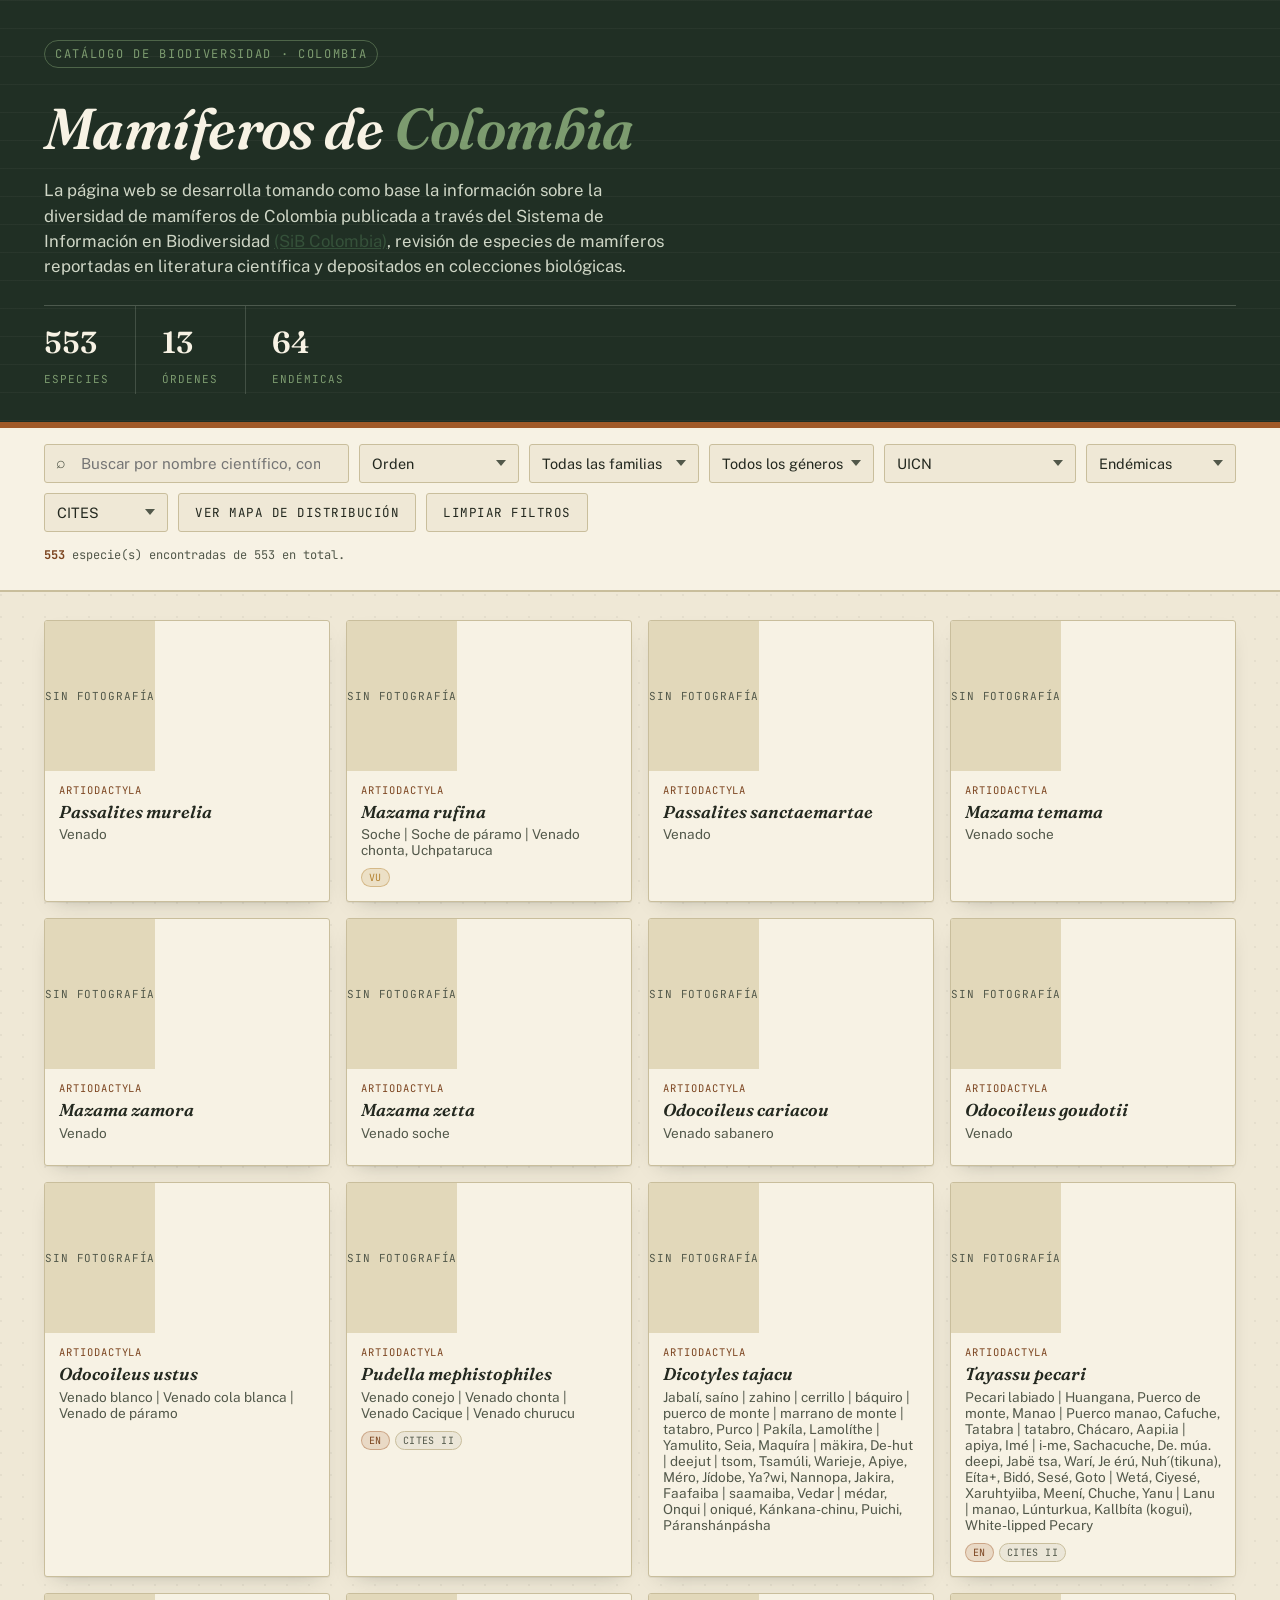
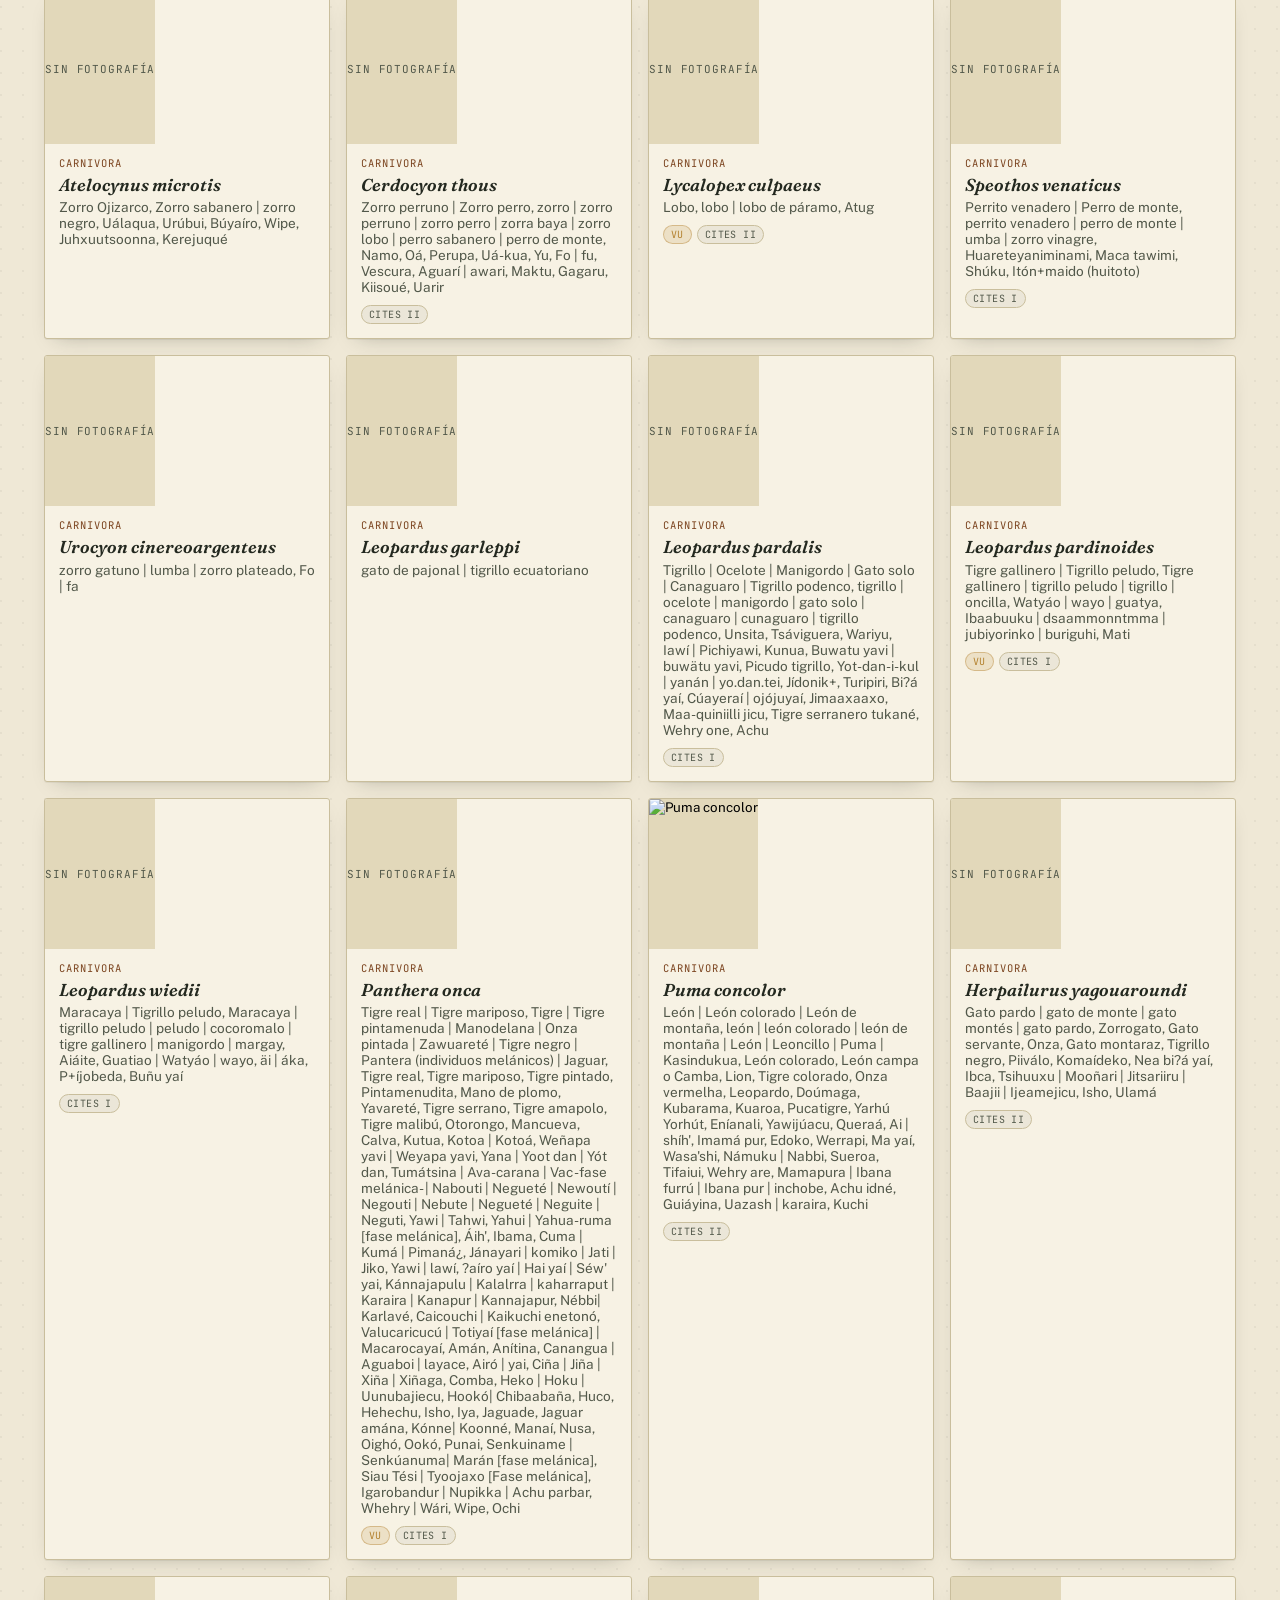
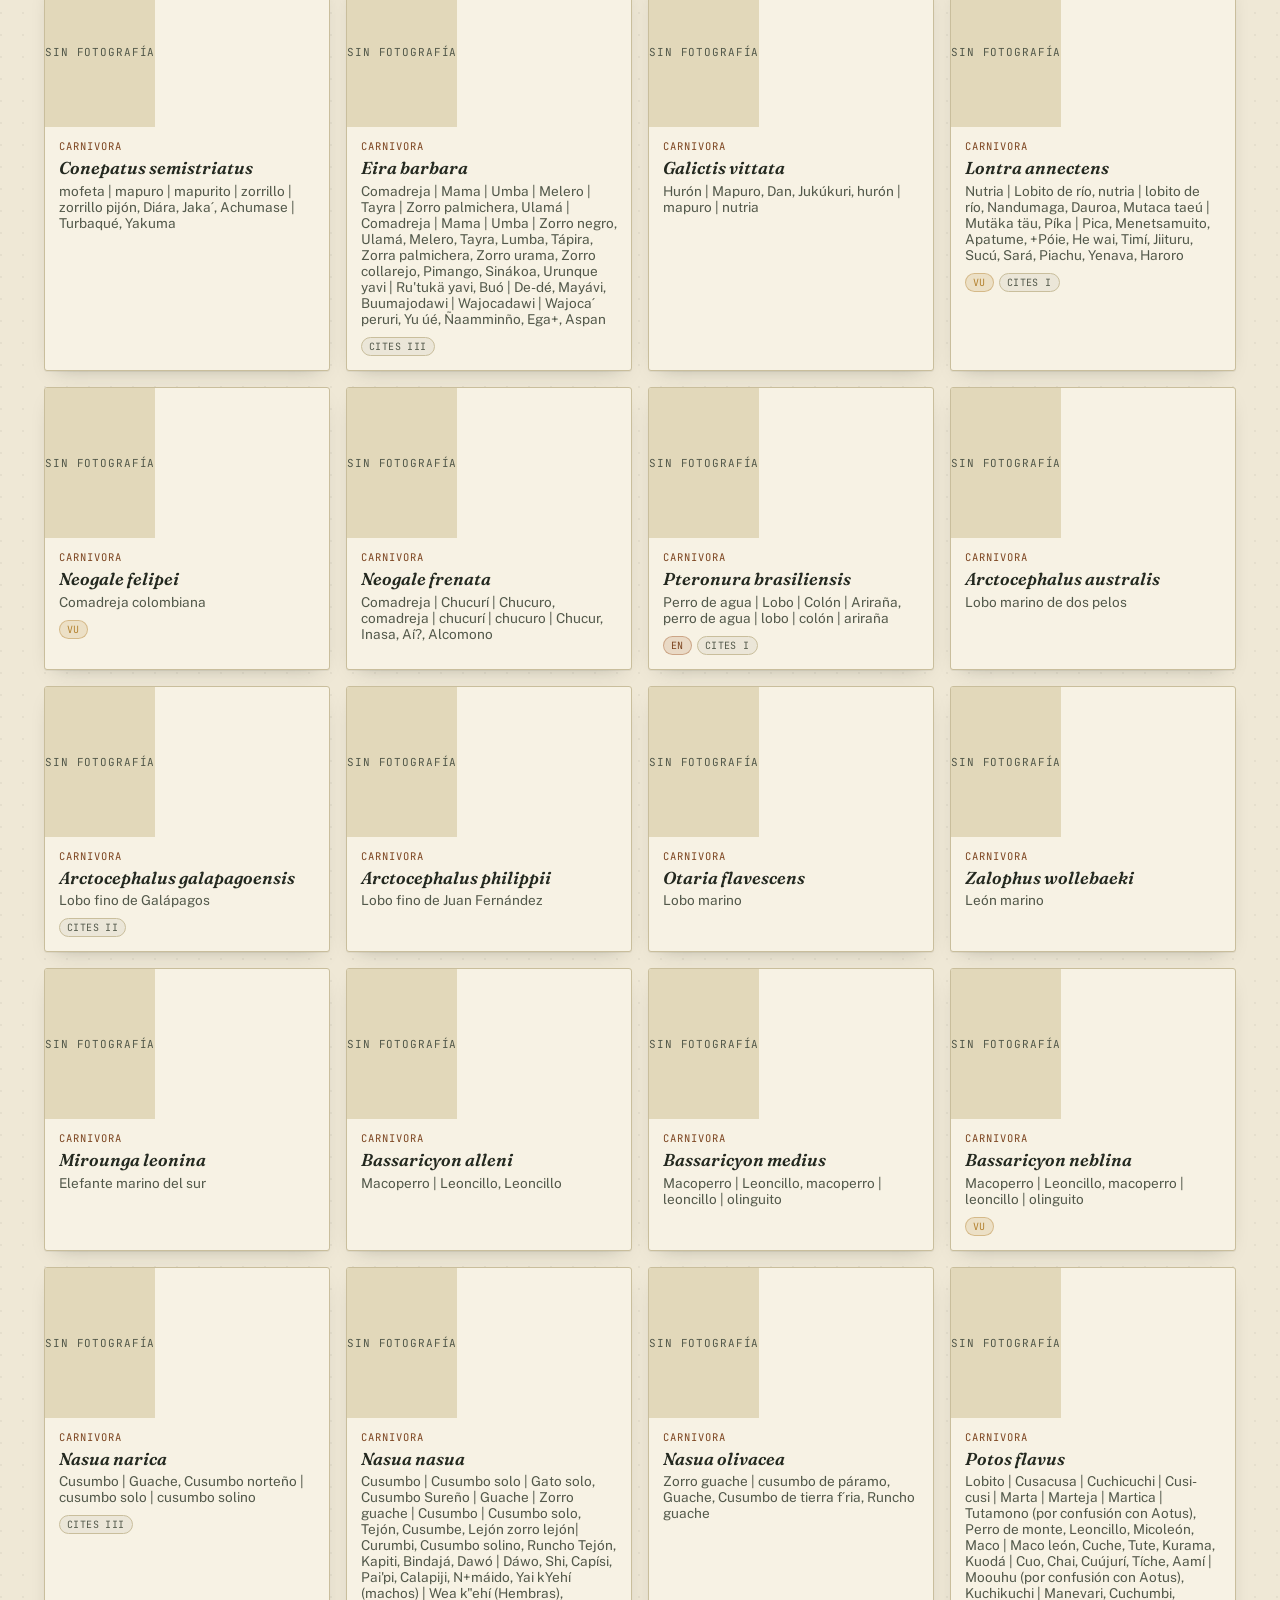
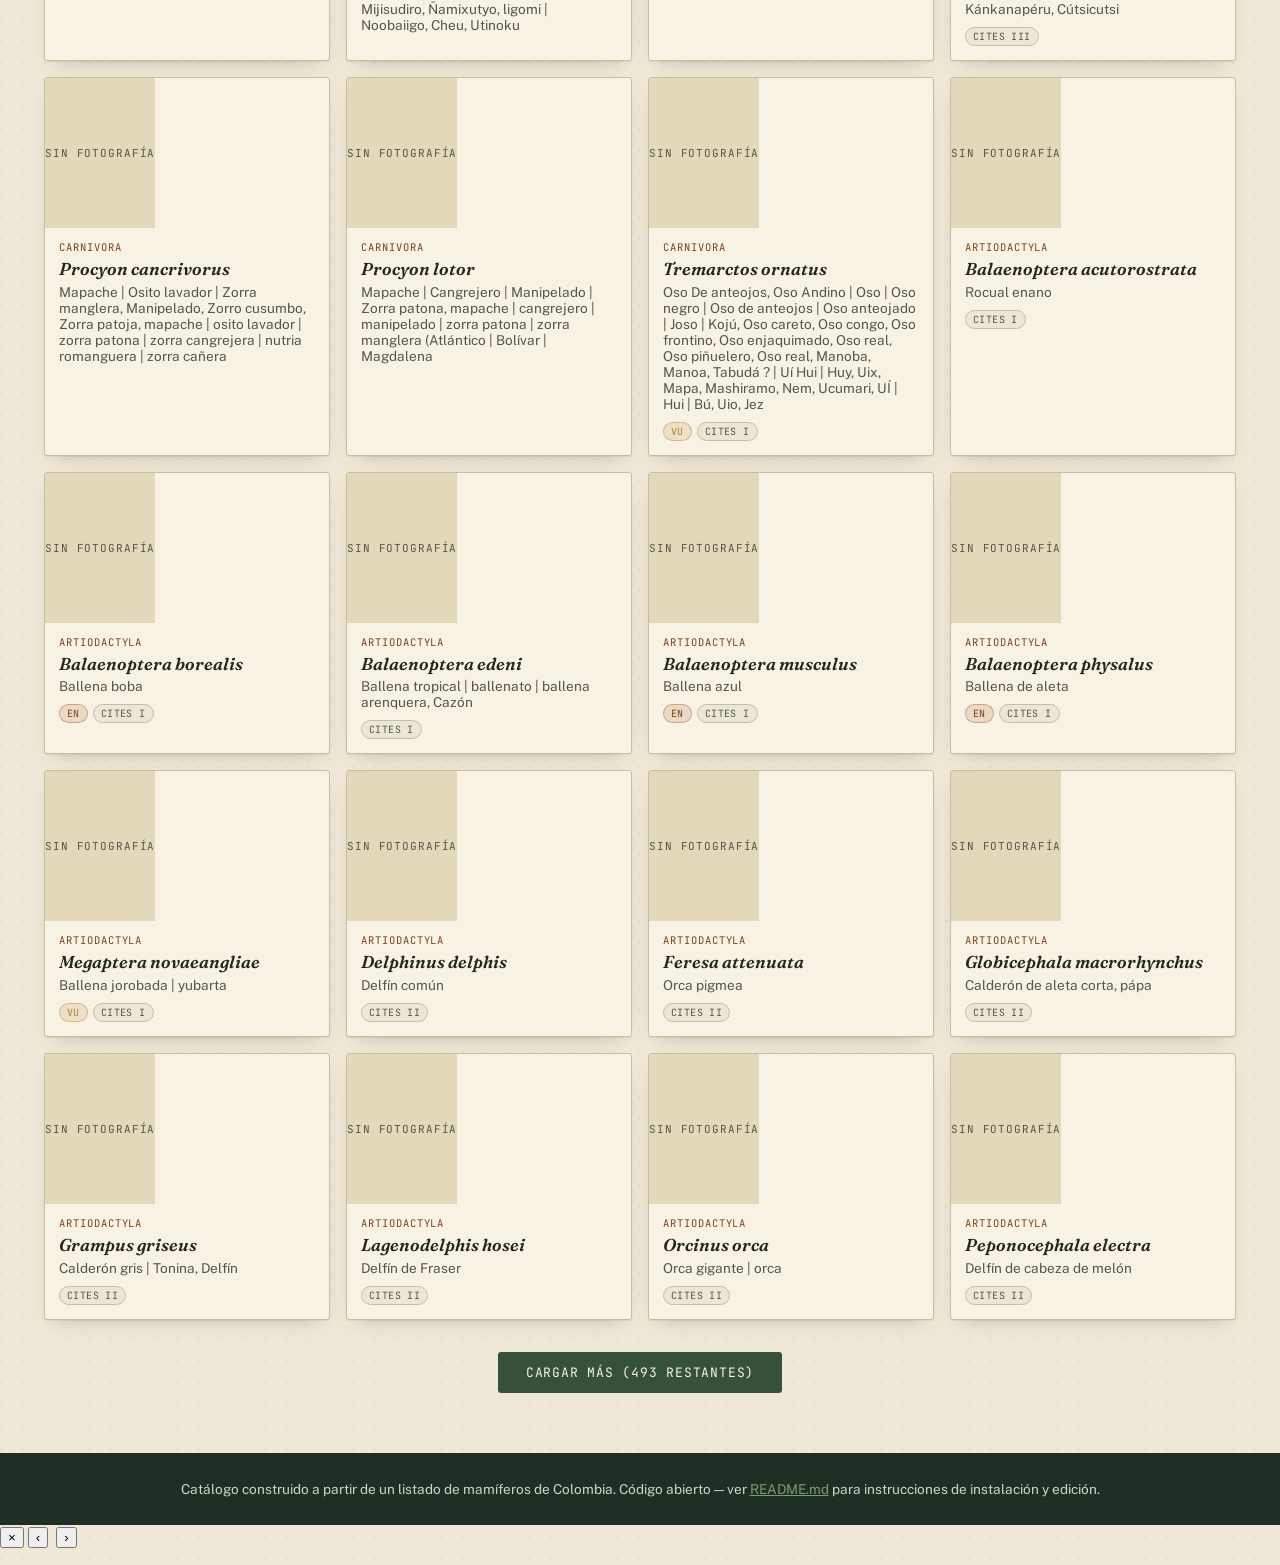
==== index.html @ c8c0a402 "Update index.html" ====
<!DOCTYPE html>
<html lang="es">
<head>
<meta charset="UTF-8">
<meta name="viewport" content="width=device-width, initial-scale=1.0">
<title>Mamíferos de Colombia — Catálogo interactivo</title>
<meta name="description" content="Catálogo interactivo de los mamíferos de Colombia: filtros de búsqueda, mapa de distribución por departamento y fichas de especie con descripción y claves de identificación.">

<!-- Tipografías (Google Fonts) -->
<link rel="preconnect" href="https://fonts.googleapis.com">
<link href="https://fonts.googleapis.com/css2?family=Fraunces:ital,wght@0,500;0,600;1,500;1,600&family=Public+Sans:wght@400;500;600&family=JetBrains+Mono:wght@400;500&display=swap" rel="stylesheet">

<!-- Leaflet (mapa interactivo) -->
<link rel="stylesheet" href="https://cdnjs.cloudflare.com/ajax/libs/leaflet/1.9.4/leaflet.min.css">
<script src="https://cdnjs.cloudflare.com/ajax/libs/leaflet/1.9.4/leaflet.min.js" defer></script>

<link rel="stylesheet" href="css/styles.css">
</head>
<body>

<!-- ======================= CABECERA ======================= -->
<header class="cabecera">
  <div class="contenedor cabecera__interior">
    <span class="cabecera__rotulo">Catálogo de biodiversidad · Colombia</span>
    <h1 class="cabecera__titulo">Mamíferos de <em>Colombia</em></h1>
    <p class="cabecera__subtitulo">
      La página web se desarrolla tomando como base la información sobre la diversidad de mamíferos de Colombia publicada a través del  Sistema de Información en Biodiversidad <a href="https://ipt.biodiversidad.co/sib/resource?r=mamiferos_col" target="_blank" rel="noopener noreferrer"> (SiB Colombia)</a>, 
      revisión de especies de mamíferos reportadas en literatura científica y depositados en colecciones biológicas.
    </p>
    <div class="cabecera__stats">
      <div class="stat"><span class="stat__valor" id="stat-total">—</span><span class="stat__etiqueta">Especies</span></div>
      <div class="stat"><span class="stat__valor" id="stat-ordenes">—</span><span class="stat__etiqueta">Órdenes</span></div>
      <div class="stat"><span class="stat__valor" id="stat-endemicas">—</span><span class="stat__etiqueta">Endémicas</span></div>
    </div>
  </div>
</header>

<!-- ======================= BARRA DE FILTROS ======================= -->
<div class="filtros">
  <div class="contenedor filtros__interior">
    <div class="campo-busqueda">
      <span class="campo-busqueda__icono">⌕</span>
      <input type="search" id="campo-busqueda" placeholder="Buscar por nombre científico, común, familia o género…" aria-label="Buscar especie">
    </div>

    <select id="filtro-orden" aria-label="Filtrar por orden">
      <option value="">Orden</option>
    </select>

    <select id="filtro-familia" aria-label="Filtrar por familia">
      <option value="">Familia</option>
    </select>

    <select id="filtro-genero" aria-label="Filtrar por género">
      <option value="">Género</option>
    </select>

    <select id="filtro-amenaza" aria-label="Filtrar por estado de amenaza">
      <option value="">UICN</option>
      <option value="VU">Vulnerable (VU)</option>
      <option value="EN">En peligro (EN)</option>
      <option value="CR">En peligro crítico (CR)</option>
    </select>

    <select id="filtro-endemica" aria-label="Filtrar por especies endémicas">
      <option value="">Endémicas</option>
      <option value="si">Solo endémicas</option>
    </select>

    <select id="filtro-cites" aria-label="Filtrar por apéndice CITES">
      <option value="">CITES</option>
    </select>

    <button type="button" id="boton-toggle-mapa" class="boton-toggle-mapa">Ver mapa de distribución</button>
    <button type="button" id="boton-limpiar" class="boton-limpiar">Limpiar filtros</button>

    <div class="filtros__resultado" id="resumen-resultados"></div>
    <span id="chip-departamento"></span>
  </div>

  <!-- Panel plegable con el mapa general de distribución -->
  <div class="panel-mapa" id="panel-mapa">
    <div class="contenedor panel-mapa__interior">
      <div class="panel-mapa__mapa" id="mapa-general"></div>
      <div class="panel-mapa__info">
        <h3>Riqueza de especies por departamento</h3>
        <p>El color de cada departamento indica cuántas de las especies actualmente filtradas están registradas allí. Haz clic en un departamento para filtrar el catálogo solo a esa zona; haz clic de nuevo para quitar el filtro.</p>
        <div class="leyenda-mapa">
          <div class="leyenda-mapa__fila"><span class="leyenda-mapa__muestra" style="background:#e2d8ba"></span> Sin registros</div>
          <div class="leyenda-mapa__fila"><span class="leyenda-mapa__muestra" style="background:#c3d3b8"></span> 1–29 especies</div>
          <div class="leyenda-mapa__fila"><span class="leyenda-mapa__muestra" style="background:#9bb98c"></span> 30–79 especies</div>
          <div class="leyenda-mapa__fila"><span class="leyenda-mapa__muestra" style="background:#729b62"></span> 80–149 especies</div>
          <div class="leyenda-mapa__fila"><span class="leyenda-mapa__muestra" style="background:#3f6244"></span> 150+ especies</div>
        </div>
      </div>
    </div>
  </div>
</div>

<!-- ======================= CUADRÍCULA DE ESPECIES ======================= -->
<main class="principal contenedor">
  <div class="rejilla-especies" id="rejilla-especies">
    <!-- Las tarjetas de especie se generan dinámicamente en js/app.js -->
  </div>
  <button type="button" id="boton-cargar-mas" class="boton-cargar-mas" style="display:none;">Cargar más</button>
</main>

<footer class="pie">
  Catálogo construido a partir de un listado de mamíferos de Colombia.
  Código abierto — ver <a href="README.md">README.md</a> para instrucciones de instalación y edición.
</footer>

<!-- ======================= MODAL: FICHA DE ESPECIE ======================= -->
<div class="modal-fondo" id="modal-fondo" role="dialog" aria-modal="true" aria-label="Ficha de especie">
  <div class="ficha">
    <div class="ficha__cabecera">
      <div>
        <div class="ficha__ruta-taxonomica" id="ficha-ruta-taxonomica"></div>
        <h2 class="ficha__nombre-cientifico" id="ficha-nombre-cientifico"></h2>
        <div class="ficha__nombre-comun" id="ficha-nombre-comun"></div>
      </div>
      <button type="button" class="ficha__cerrar" id="ficha-cerrar" aria-label="Cerrar ficha">&times;</button>
    </div>

    <div class="ficha__foto" id="ficha-foto"></div>

    <div class="ficha__pestanas" role="tablist">
      <button type="button" class="ficha__pestana activa" data-pestana="general" role="tab">Información general</button>
      <button type="button" class="ficha__pestana" data-pestana="distribucion" role="tab">Distribución</button>
      <button type="button" class="ficha__pestana" data-pestana="descripcion" role="tab">Descripción</button>
      <button type="button" class="ficha__pestana" data-pestana="claves" role="tab">Claves de identificación</button>
    </div>

    <div class="ficha__panel activo" data-panel="general">
      <table class="tabla-datos" id="ficha-tabla-datos"></table>
    </div>

    <div class="ficha__panel" data-panel="distribucion">
      <div class="ficha__mapa" id="ficha-mapa"></div>
      <p class="aviso-edicion">Distribución por departamento según los registros compilados en data/especies.json.</p>
    </div>

    <div class="ficha__panel" data-panel="descripcion">
      <p class="texto-largo" id="ficha-descripcion"></p>
    </div>

    <div class="ficha__panel" data-panel="claves">
      <p class="texto-largo" id="ficha-claves"></p>
    </div>
  </div>
</div>

<!-- ======================= MODAL: LIGHTBOX (foto en grande) ======================= -->
<div class="modal-lightbox" id="modal-lightbox" role="dialog" aria-modal="true" aria-label="Foto ampliada">
  <button type="button" class="lightbox__cerrar" onclick="cerrarLightbox()" aria-label="Cerrar foto ampliada">&times;</button>
  <button type="button" id="lightbox-anterior" class="lightbox__flecha lightbox__flecha--izq" onclick="fotoAnterior()" aria-label="Foto anterior">&#8249;</button>
  <img id="lightbox-img" src="" alt="">
  <button type="button" id="lightbox-siguiente" class="lightbox__flecha lightbox__flecha--der" onclick="fotoSiguiente()" aria-label="Foto siguiente">&#8250;</button>
  <p id="lightbox-credito" class="lightbox__credito"></p>
  <span id="lightbox-contador" class="lightbox__contador"></span>
</div>

<!-- ======================= SCRIPTS ======================= -->
<!-- Orden importante: primero los datos/config, después la lógica -->
<script src="js/fotos-config.js"></script>
<script src="js/mapa.js"></script>
<script src="js/app.js"></script>
</body>
</html>
---- css/styles.css ----
/* ==========================================================================
   MAMÍFEROS DE COLOMBIA — Hoja de estilos
   ==========================================================================
   SISTEMA DE DISEÑO
   Inspirado en las etiquetas de espécimen y cuadernos de campo de colecciones
   de historia natural: papel cálido, tinta verde-tierra, y sellos de color
   arcilla/ocre para los datos taxonómicos (igual que un rótulo de herbario).

   Si quieres cambiar la paleta de colores de todo el sitio, solo modifica
   las variables de la sección ":root" de aquí abajo — todo el CSS las usa,
   así que un solo cambio se propaga a todo el sitio.
   ========================================================================== */

:root {
  /* --- Color: "papel" cálido + "tinta" verde bosque + acentos arcilla/ocre --- */
  --paper: #efe8d6;
  --paper-raised: #f7f2e4;
  --paper-dark: #e2d8ba;
  --ink: #23281f;
  --ink-soft: #52584a;
  --forest: #35513a;
  --forest-dark: #202f24;
  --canopy: #7c9b6f;
  --clay: #a15a28;
  --clay-dark: #7c4520;
  --gold: #b3812f;
  --brick: #a63a2d;
  --line: #c9be9c;
  --line-soft: #ddd4b8;

  /* --- Tipografía ---
     "Fraunces" = serif con carácter para títulos y nombres científicos
     "Public Sans" = texto de lectura
     "JetBrains Mono" = datos/códigos (departamentos, IUCN, CITES) */
  --font-display: "Fraunces", "Georgia", serif;
  --font-body: "Public Sans", "Segoe UI", sans-serif;
  --font-mono: "JetBrains Mono", "Courier New", monospace;

  /* --- Espaciado / bordes --- */
  --radius: 3px;
  --shadow-card: 0 1px 0 rgba(35, 40, 31, 0.06), 0 8px 20px -12px rgba(35, 40, 31, 0.35);
}

* { box-sizing: border-box; }

html { scroll-behavior: smooth; }

body {
  margin: 0;
  background: var(--paper);
  background-image:
    radial-gradient(circle at 1px 1px, rgba(35,40,31,0.05) 1px, transparent 0);
  background-size: 22px 22px;
  color: var(--ink);
  font-family: var(--font-body);
  font-size: 16px;
  line-height: 1.5;
}

a { color: var(--forest); }

/* Respeta la preferencia del usuario de reducir movimiento */
@media (prefers-reduced-motion: reduce) {
  * { animation-duration: 0.001ms !important; transition-duration: 0.001ms !important; }
}

/* Foco de teclado visible en todos los elementos interactivos */
a:focus-visible, button:focus-visible, input:focus-visible,
select:focus-visible, [tabindex]:focus-visible {
  outline: 2px solid var(--clay);
  outline-offset: 2px;
}

.contenedor {
  max-width: 1240px;
  margin: 0 auto;
  padding: 0 24px;
}

/* ==========================================================================
   CABECERA
   ========================================================================== */

.cabecera {
  background: var(--forest-dark);
  color: var(--paper-raised);
  border-bottom: 6px solid var(--clay);
  position: relative;
  overflow: hidden;
}

.cabecera::after {
  /* Textura sutil tipo "papel cuadriculado de cuaderno de campo" en la cabecera */
  content: "";
  position: absolute;
  inset: 0;
  background-image: linear-gradient(rgba(239,232,214,0.04) 1px, transparent 1px);
  background-size: 100% 28px;
  pointer-events: none;
}

.cabecera__interior {
  position: relative;
  padding: 40px 24px 28px;
}

.cabecera__rotulo {
  display: inline-flex;
  align-items: center;
  gap: 8px;
  font-family: var(--font-mono);
  font-size: 12px;
  letter-spacing: 0.14em;
  text-transform: uppercase;
  color: var(--canopy);
  border: 1px solid rgba(124,155,111,0.5);
  padding: 4px 10px;
  border-radius: 999px;
  margin-bottom: 18px;
}

.cabecera__titulo {
  font-family: var(--font-display);
  font-weight: 600;
  font-style: italic;
  font-size: clamp(2.2rem, 5vw, 3.6rem);
  margin: 0 0 6px;
  letter-spacing: -0.01em;
}

.cabecera__titulo em {
  color: var(--canopy);
  font-style: italic;
}

.cabecera__subtitulo {
  max-width: 640px;
  color: #cfd6c6;
  font-size: 1.05rem;
  margin: 0 0 26px;
}

.cabecera__stats {
  display: flex;
  flex-wrap: wrap;
  gap: 0;
  border-top: 1px solid rgba(207,214,198,0.25);
  margin-top: 8px;
}

.stat {
  padding: 14px 26px 4px 0;
  margin-right: 26px;
  border-right: 1px solid rgba(207,214,198,0.2);
}
.stat:last-child { border-right: none; }

.stat__valor {
  display: block;
  font-family: var(--font-display);
  font-size: 1.9rem;
  font-weight: 600;
  color: var(--paper-raised);
}

.stat__etiqueta {
  font-family: var(--font-mono);
  font-size: 11px;
  text-transform: uppercase;
  letter-spacing: 0.1em;
  color: var(--canopy);
}

/* ==========================================================================
   BARRA DE FILTROS
   ========================================================================== */

.filtros {
  background: var(--paper-raised);
  border-bottom: 1px solid var(--line);
  position: sticky;
  top: 0;
  z-index: 20;
}

.filtros__interior {
  padding: 16px 24px;
  display: flex;
  flex-wrap: wrap;
  gap: 10px;
  align-items: center;
}

.campo-busqueda {
  flex: 1 1 260px;
  position: relative;
}

.campo-busqueda input {
  width: 100%;
  padding: 10px 14px 10px 36px;
  border: 1px solid var(--line);
  border-radius: var(--radius);
  background: var(--paper);
  font-family: var(--font-body);
  font-size: 0.95rem;
  color: var(--ink);
}

.campo-busqueda input:focus { border-color: var(--forest); }

.campo-busqueda__icono {
  position: absolute;
  left: 12px;
  top: 50%;
  transform: translateY(-50%);
  color: var(--ink-soft);
  pointer-events: none;
}

.filtros select {
  padding: 10px 30px 10px 12px;
  border: 1px solid var(--line);
  border-radius: var(--radius);
  background: var(--paper) url('data:image/svg+xml;utf8,<svg xmlns="http://www.w3.org/2000/svg" width="10" height="6"><path d="M0 0l5 6 5-6z" fill="%2352584a"/></svg>') no-repeat right 12px center;
  appearance: none;
  font-family: var(--font-body);
  font-size: 0.9rem;
  color: var(--ink);
  cursor: pointer;
}

.filtros select:focus { border-color: var(--forest); }

.boton-toggle-mapa,
.boton-limpiar {
  padding: 10px 16px;
  border-radius: var(--radius);
  font-family: var(--font-mono);
  font-size: 12.5px;
  letter-spacing: 0.04em;
  text-transform: uppercase;
  cursor: pointer;
  border: 1px solid var(--line);
  background: var(--paper);
  color: var(--ink);
  transition: background 0.15s ease, color 0.15s ease, border-color 0.15s ease;
}

.boton-toggle-mapa:hover, .boton-limpiar:hover { border-color: var(--forest); }

.boton-toggle-mapa.activo {
  background: var(--forest);
  border-color: var(--forest);
  color: var(--paper-raised);
}

.filtros__resultado {
  flex-basis: 100%;
  font-family: var(--font-mono);
  font-size: 12px;
  color: var(--ink-soft);
  padding-top: 4px;
}

.filtros__resultado strong { color: var(--clay-dark); }

.chip-filtro-activo {
  display: inline-flex;
  align-items: center;
  gap: 6px;
  background: var(--forest);
  color: var(--paper-raised);
  font-family: var(--font-mono);
  font-size: 11.5px;
  padding: 4px 6px 4px 10px;
  border-radius: 999px;
  margin-left: 8px;
}
.chip-filtro-activo button {
  background: none; border: none; color: inherit; cursor: pointer;
  font-size: 14px; line-height: 1; padding: 0 4px;
}

/* ==========================================================================
   MAPA DE DISTRIBUCIÓN GENERAL (en la portada)
   ========================================================================== */

.panel-mapa {
  max-height: 0;
  overflow: hidden;
  transition: max-height 0.35s ease;
  background: var(--paper-dark);
  border-bottom: 1px solid var(--line);
}
.panel-mapa.abierto { max-height: 620px; }

.panel-mapa__interior {
  padding: 22px 24px;
  display: grid;
  grid-template-columns: minmax(0, 1.3fr) minmax(220px, 0.7fr);
  gap: 22px;
}

@media (max-width: 780px) {
  .panel-mapa__interior { grid-template-columns: 1fr; }
}

.panel-mapa__mapa {
  height: 480px;
  border-radius: var(--radius);
  border: 1px solid var(--line);
  background: var(--paper-raised);
}

.panel-mapa__info h3 {
  font-family: var(--font-display);
  font-style: italic;
  margin: 0 0 8px;
  font-size: 1.3rem;
}

.panel-mapa__info p {
  color: var(--ink-soft);
  font-size: 0.92rem;
  margin: 0 0 14px;
}

.leyenda-mapa {
  display: flex;
  flex-direction: column;
  gap: 6px;
  font-family: var(--font-mono);
  font-size: 12px;
}
.leyenda-mapa__fila { display: flex; align-items: center; gap: 8px; }
.leyenda-mapa__muestra { width: 16px; height: 16px; border-radius: 2px; flex: none; }

.depto-seleccionado {
  margin-top: 16px;
  padding: 12px;
  background: var(--paper-raised);
  border: 1px solid var(--line);
  border-radius: var(--radius);
  font-size: 0.9rem;
}
.depto-seleccionado strong { display: block; font-family: var(--font-display); font-style: italic; font-size: 1.05rem; margin-bottom: 4px; }

/* ==========================================================================
   CUADRÍCULA DE ESPECIES
   ========================================================================== */

.principal { padding: 28px 24px 60px; }

.rejilla-especies {
  display: grid;
  grid-template-columns: repeat(auto-fill, minmax(240px, 1fr));
  gap: 16px;
}

.tarjeta-especie {
  background: var(--paper-raised);
  border: 1px solid var(--line);
  border-radius: var(--radius);
  box-shadow: var(--shadow-card);
  cursor: pointer;
  display: flex;
  flex-direction: column;
  overflow: hidden;
  text-align: left;
  padding: 0;
  font-family: inherit;
  transition: transform 0.15s ease, border-color 0.15s ease;
}
.tarjeta-especie:hover { transform: translateY(-2px); border-color: var(--forest); }

.tarjeta-especie__foto {
  height: 150px;
  background: var(--paper-dark);
  display: flex;
  align-items: center;
  justify-content: center;
  overflow: hidden;
  position: relative;
}
.tarjeta-especie__foto img { width: 100%; height: 100%; object-fit: cover; display: block; }
.tarjeta-especie__foto-vacia {
  font-family: var(--font-mono);
  font-size: 11px;
  color: var(--ink-soft);
  text-transform: uppercase;
  letter-spacing: 0.08em;
}

.tarjeta-especie__cuerpo { padding: 12px 14px 14px; flex: 1; display: flex; flex-direction: column; gap: 4px; }

.tarjeta-especie__orden {
  font-family: var(--font-mono);
  font-size: 10.5px;
  text-transform: uppercase;
  letter-spacing: 0.09em;
  color: var(--clay-dark);
}

.tarjeta-especie__cientifico {
  font-family: var(--font-display);
  font-style: italic;
  font-weight: 600;
  font-size: 1.08rem;
  color: var(--ink);
  line-height: 1.25;
}

.tarjeta-especie__comun {
  font-size: 0.85rem;
  color: var(--ink-soft);
}

.tarjeta-especie__insignias { display: flex; flex-wrap: wrap; gap: 5px; margin-top: 6px; }

.insignia {
  font-family: var(--font-mono);
  font-size: 10px;
  letter-spacing: 0.04em;
  padding: 2px 7px;
  border-radius: 999px;
  border: 1px solid transparent;
}
.insignia--endemica { background: rgba(124,155,111,0.18); color: var(--forest); border-color: rgba(124,155,111,0.4); }
.insignia--vu { background: rgba(179,129,47,0.16); color: var(--gold); border-color: rgba(179,129,47,0.4); }
.insignia--en { background: rgba(161,90,40,0.16); color: var(--clay-dark); border-color: rgba(161,90,40,0.4); }
.insignia--cr { background: rgba(166,58,45,0.16); color: var(--brick); border-color: rgba(166,58,45,0.4); }
.insignia--cites { background: rgba(35,40,31,0.06); color: var(--ink-soft); border-color: var(--line); }

.boton-cargar-mas {
  display: block;
  margin: 32px auto 0;
  padding: 12px 28px;
  background: var(--forest);
  color: var(--paper-raised);
  border: none;
  border-radius: var(--radius);
  font-family: var(--font-mono);
  font-size: 13px;
  letter-spacing: 0.06em;
  text-transform: uppercase;
  cursor: pointer;
}
.boton-cargar-mas:hover { background: var(--forest-dark); }
.boton-cargar-mas:disabled { opacity: 0.5; cursor: default; }

.sin-resultados {
  text-align: center;
  padding: 60px 20px;
  color: var(--ink-soft);
}
.sin-resultados h3 { font-family: var(--font-display); font-style: italic; font-size: 1.4rem; color: var(--ink); }

/* ==========================================================================
   MODAL — FICHA DE ESPECIE
   ========================================================================== */

.modal-fondo {
  position: fixed;
  inset: 0;
  background: rgba(20, 24, 17, 0.55);
  display: none;
  align-items: flex-start;
  justify-content: center;
  padding: 32px 16px;
  overflow-y: auto;
  z-index: 100;
}
.modal-fondo.visible { display: flex; }

.ficha {
  background: var(--paper-raised);
  width: min(880px, 100%);
  border-radius: var(--radius);
  box-shadow: 0 24px 60px -20px rgba(0,0,0,0.5);
  overflow: hidden;
  margin-top: 20px;
}

.ficha__cabecera {
  background: var(--forest-dark);
  color: var(--paper-raised);
  padding: 22px 26px;
  display: flex;
  justify-content: space-between;
  gap: 16px;
  align-items: flex-start;
}

.ficha__ruta-taxonomica {
  font-family: var(--font-mono);
  font-size: 11px;
  letter-spacing: 0.06em;
  color: var(--canopy);
  text-transform: uppercase;
  margin-bottom: 6px;
}

.ficha__nombre-cientifico {
  font-family: var(--font-display);
  font-style: italic;
  font-weight: 600;
  font-size: 1.7rem;
  margin: 0;
}

.ficha__nombre-comun { color: #cfd6c6; font-size: 0.95rem; margin-top: 4px; }

.ficha__cerrar {
  background: none;
  border: 1px solid rgba(207,214,198,0.4);
  color: var(--paper-raised);
  width: 34px; height: 34px;
  border-radius: 50%;
  cursor: pointer;
  font-size: 18px;
  line-height: 1;
  flex: none;
}
.ficha__cerrar:hover { background: rgba(207,214,198,0.15); }

.ficha__foto {
  width: 100%;
  height: 260px;
  background: var(--paper-dark);
  display: flex;
  align-items: center;
  justify-content: center;
  overflow: hidden;
}
.ficha__foto img { width: 100%; height: 100%; object-fit: cover; }
.ficha__foto-vacia { font-family: var(--font-mono); font-size: 12px; color: var(--ink-soft); text-align: center; padding: 20px; }

.ficha__pestanas {
  display: flex;
  border-bottom: 1px solid var(--line);
  background: var(--paper);
  overflow-x: auto;
}

.ficha__pestana {
  padding: 13px 20px;
  font-family: var(--font-mono);
  font-size: 12.5px;
  text-transform: uppercase;
  letter-spacing: 0.05em;
  background: none;
  border: none;
  border-bottom: 3px solid transparent;
  cursor: pointer;
  color: var(--ink-soft);
  white-space: nowrap;
}
.ficha__pestana.activa { color: var(--forest-dark); border-bottom-color: var(--clay); font-weight: 600; }
.ficha__pestana:hover:not(.activa) { color: var(--ink); }

.ficha__panel { display: none; padding: 22px 26px 30px; }
.ficha__panel.activo { display: block; }

.tabla-datos { width: 100%; border-collapse: collapse; }
.tabla-datos tr { border-bottom: 1px solid var(--line-soft); }
.tabla-datos tr:last-child { border-bottom: none; }
.tabla-datos th, .tabla-datos td { text-align: left; padding: 9px 6px; font-size: 0.92rem; vertical-align: top; }
.tabla-datos th { font-family: var(--font-mono); font-size: 11px; text-transform: uppercase; letter-spacing: 0.05em; color: var(--ink-soft); width: 190px; font-weight: 500; }

.ficha__mapa { height: 340px; border: 1px solid var(--line); border-radius: var(--radius); margin-top: 4px; }

.texto-largo { font-size: 0.96rem; line-height: 1.65; color: var(--ink); white-space: pre-line; }
.texto-largo.vacio { color: var(--ink-soft); font-style: italic; }

.aviso-edicion {
  margin-top: 16px;
  font-family: var(--font-mono);
  font-size: 11px;
  color: var(--ink-soft);
  border-top: 1px dashed var(--line);
  padding-top: 10px;
}

/* ==========================================================================
   PIE DE PÁGINA
   ========================================================================== */

.pie {
  background: var(--forest-dark);
  color: #cfd6c6;
  padding: 26px 24px;
  font-size: 0.85rem;
  text-align: center;
}
.pie a { color: var(--canopy); }

/* Leaflet: ajustar popup al sistema de diseño */
.leaflet-popup-content-wrapper { border-radius: var(--radius); font-family: var(--font-body); }
.leaflet-popup-content { font-size: 0.85rem; margin: 10px 12px; }
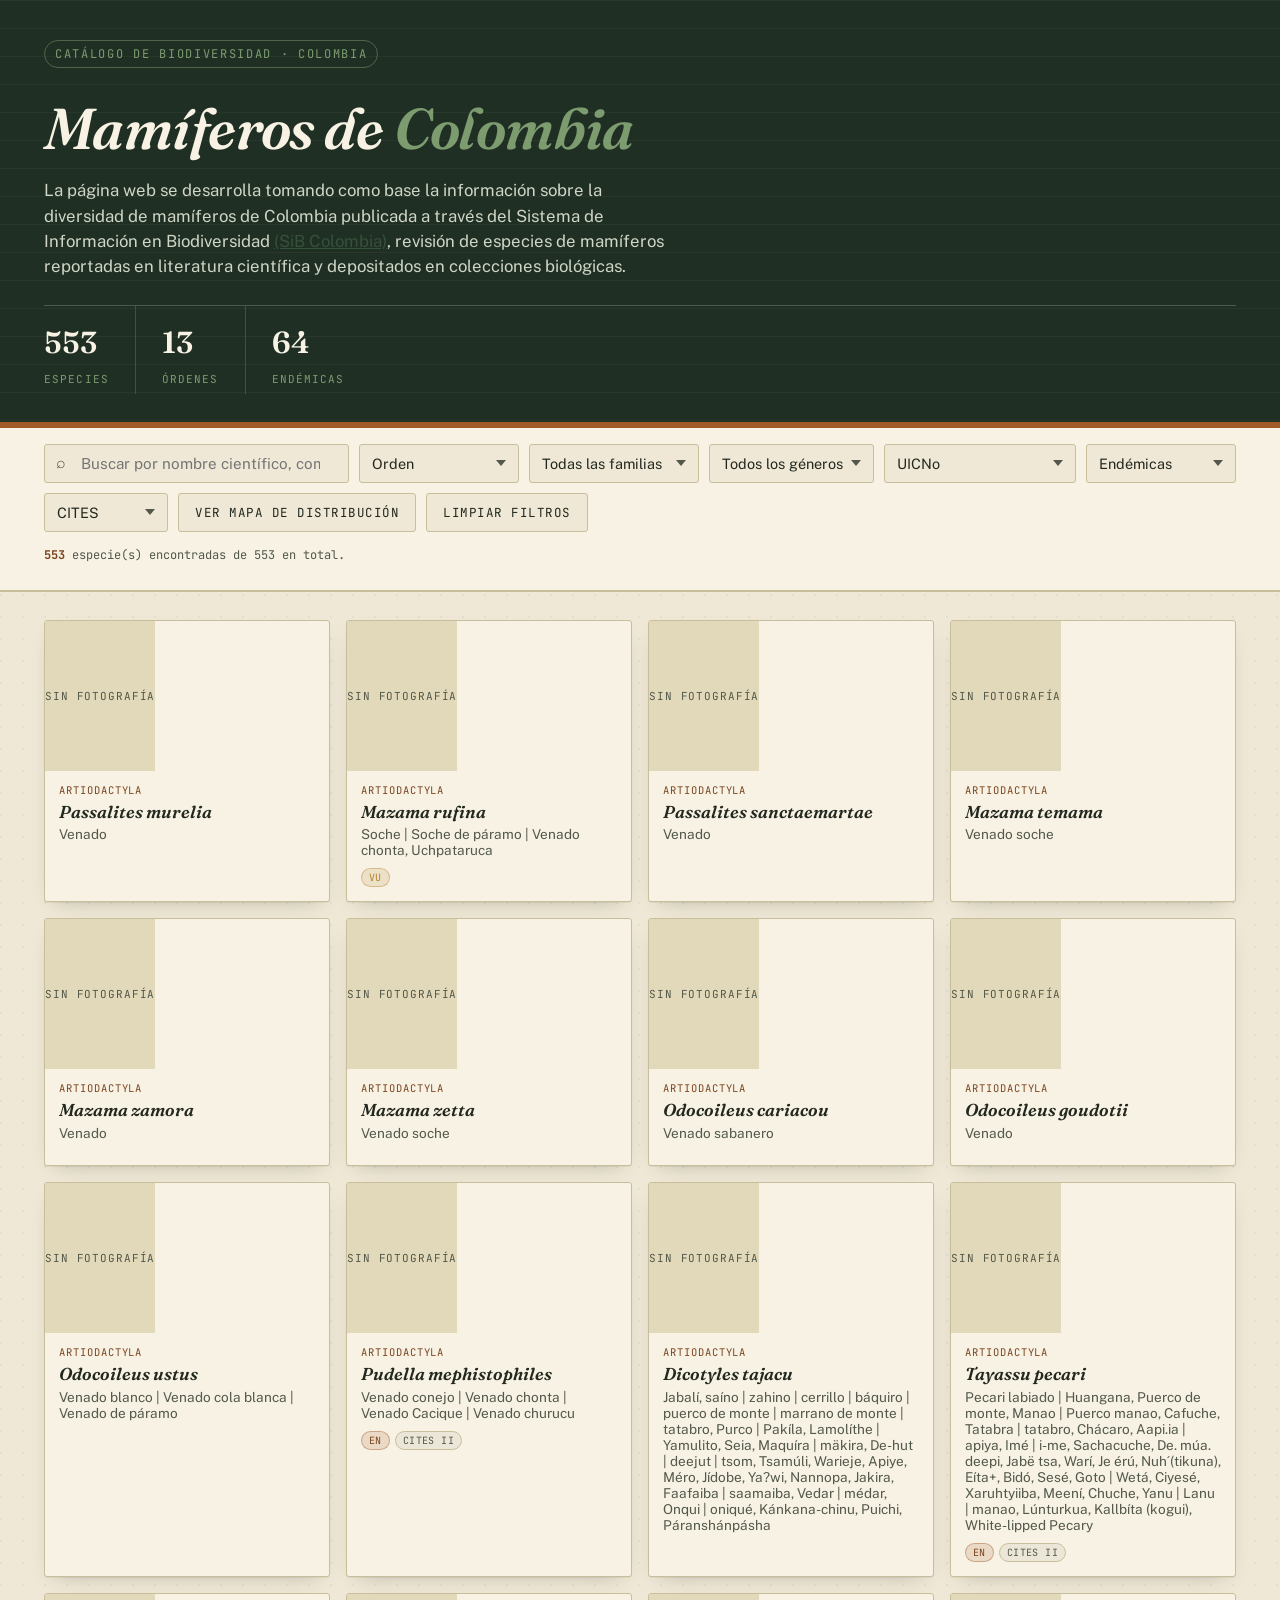
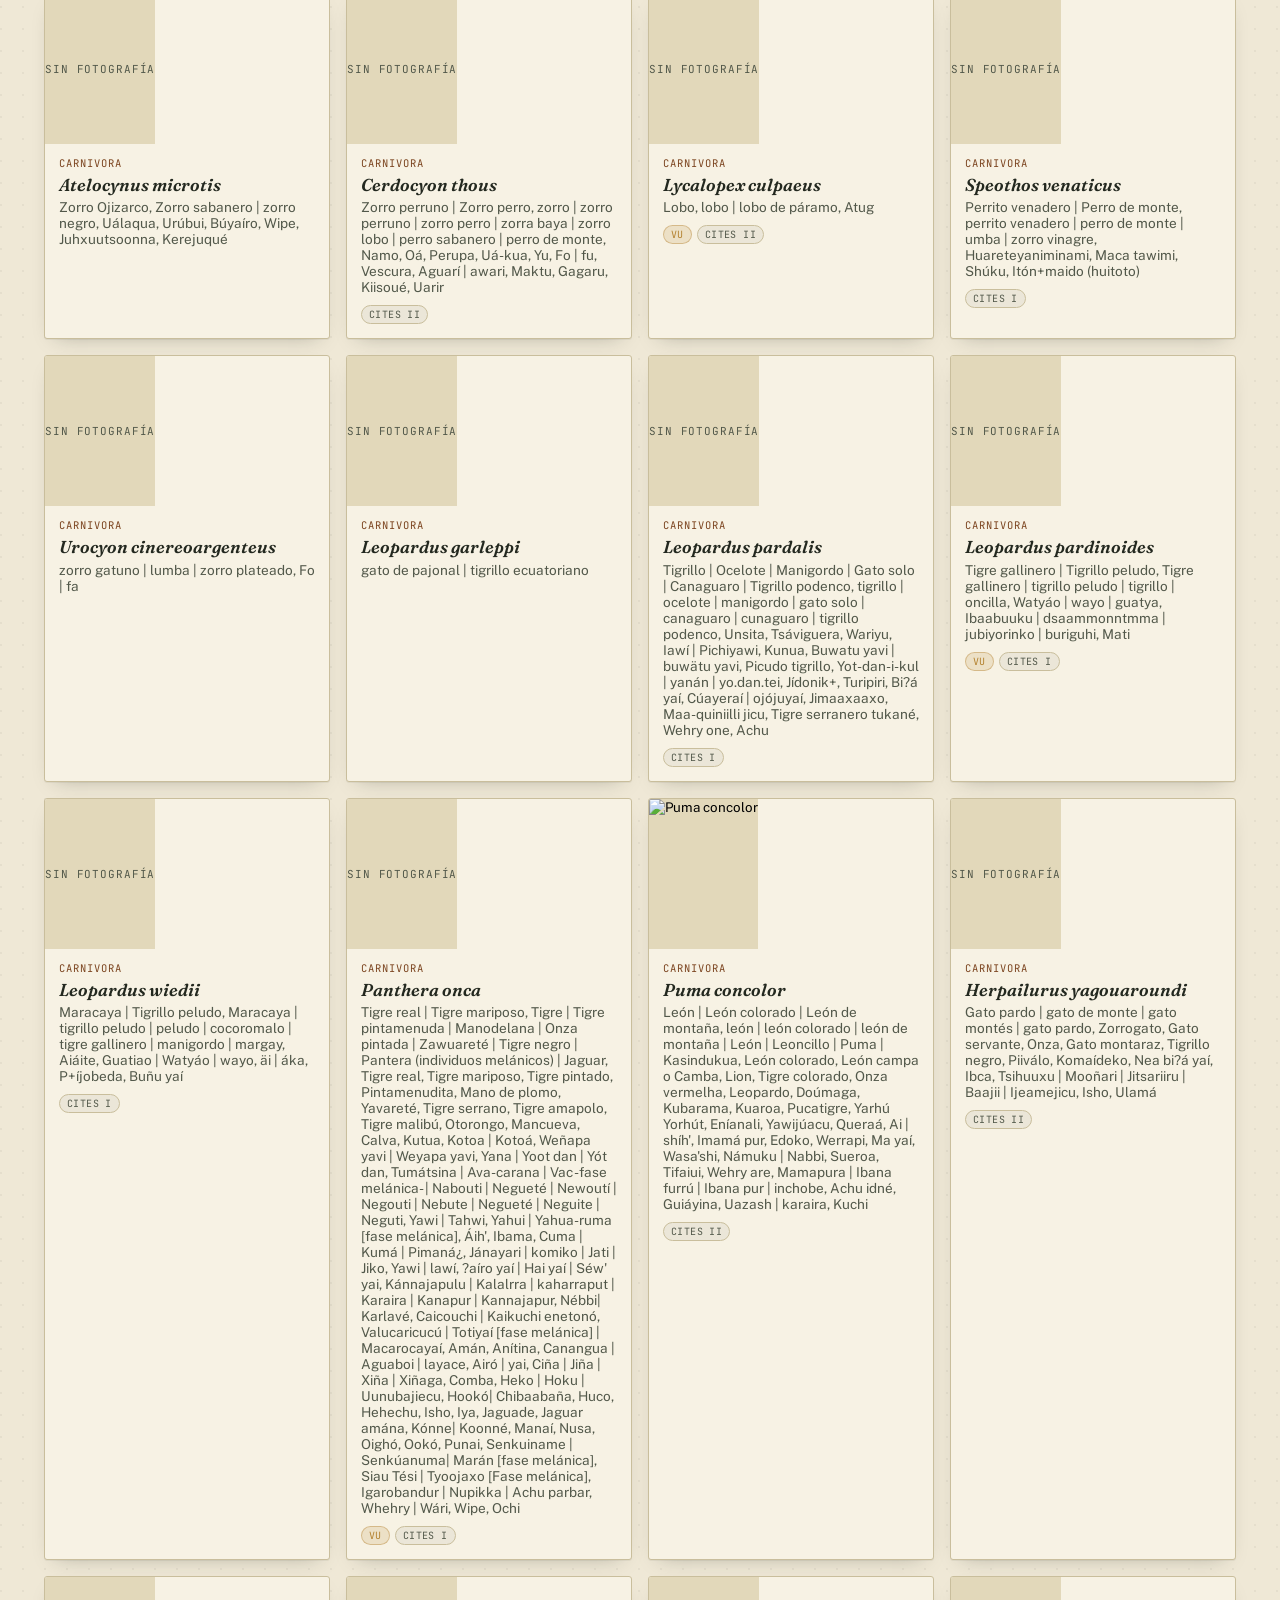
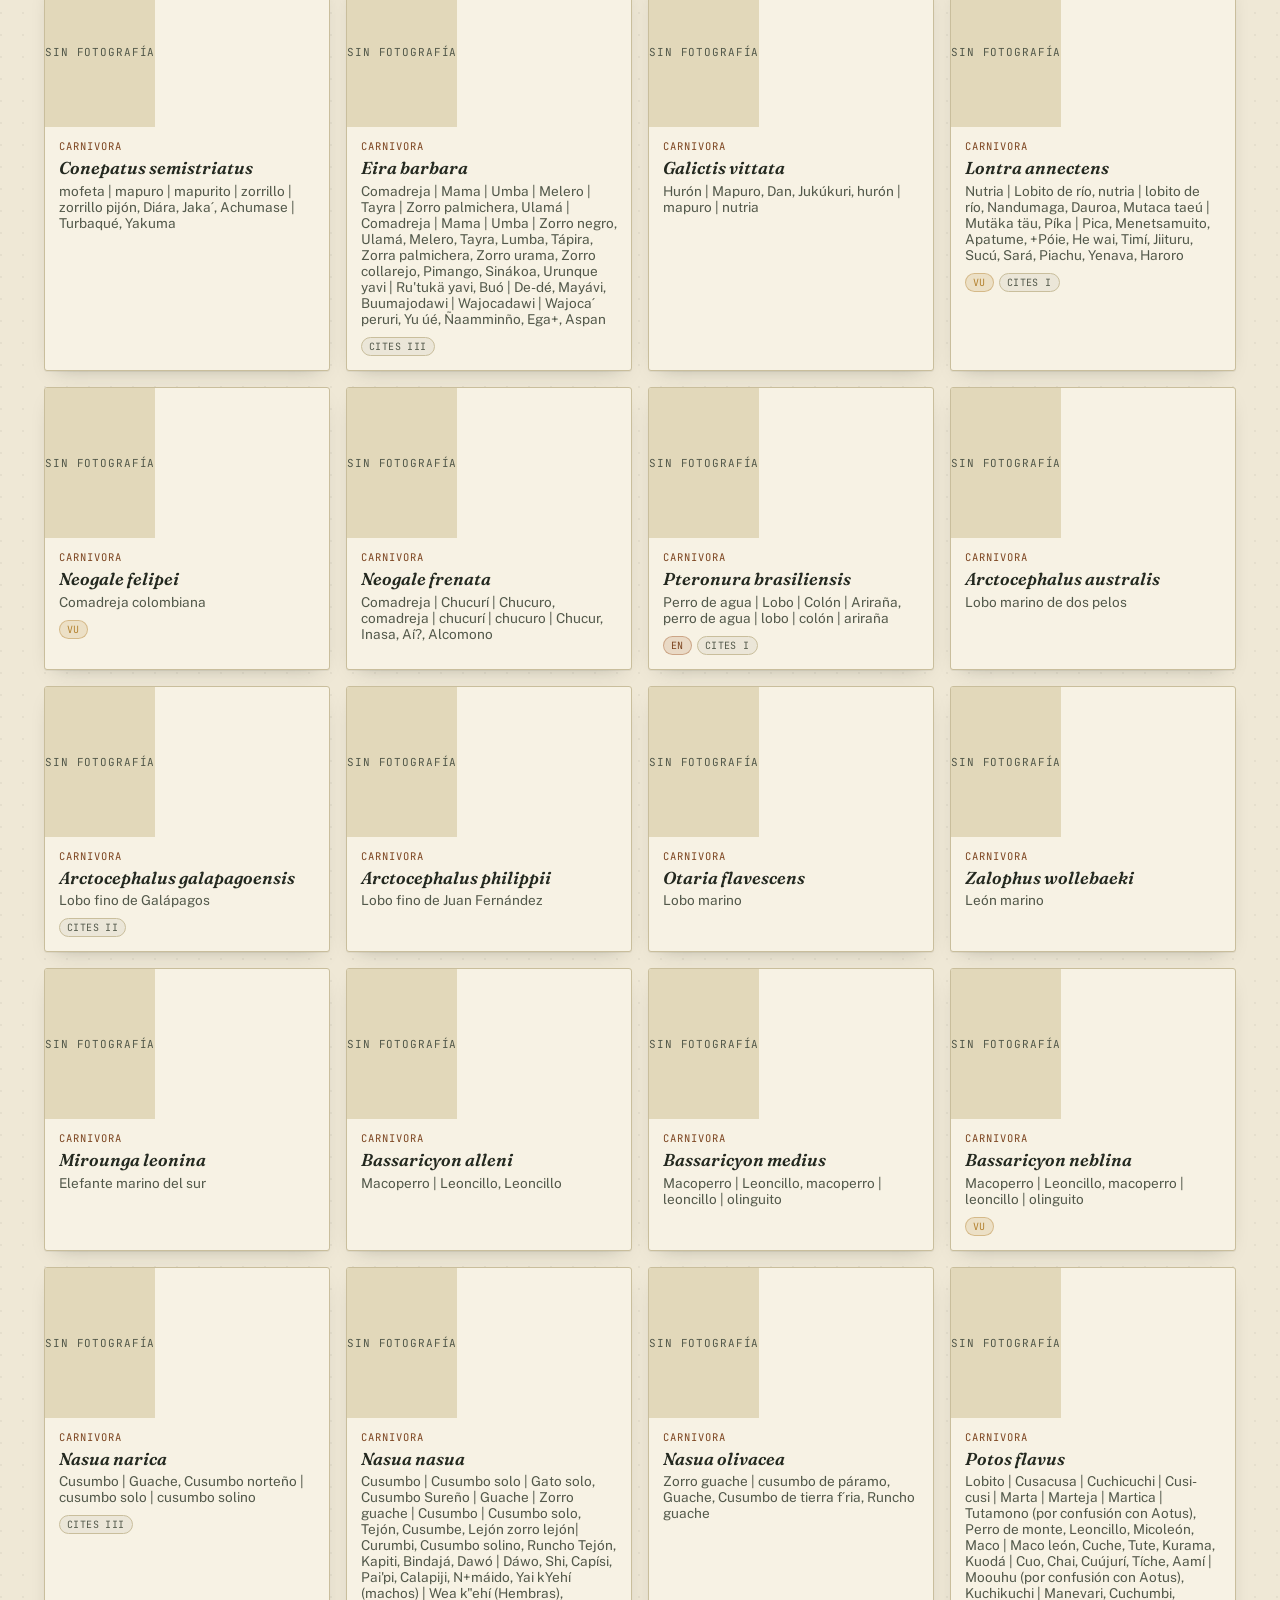
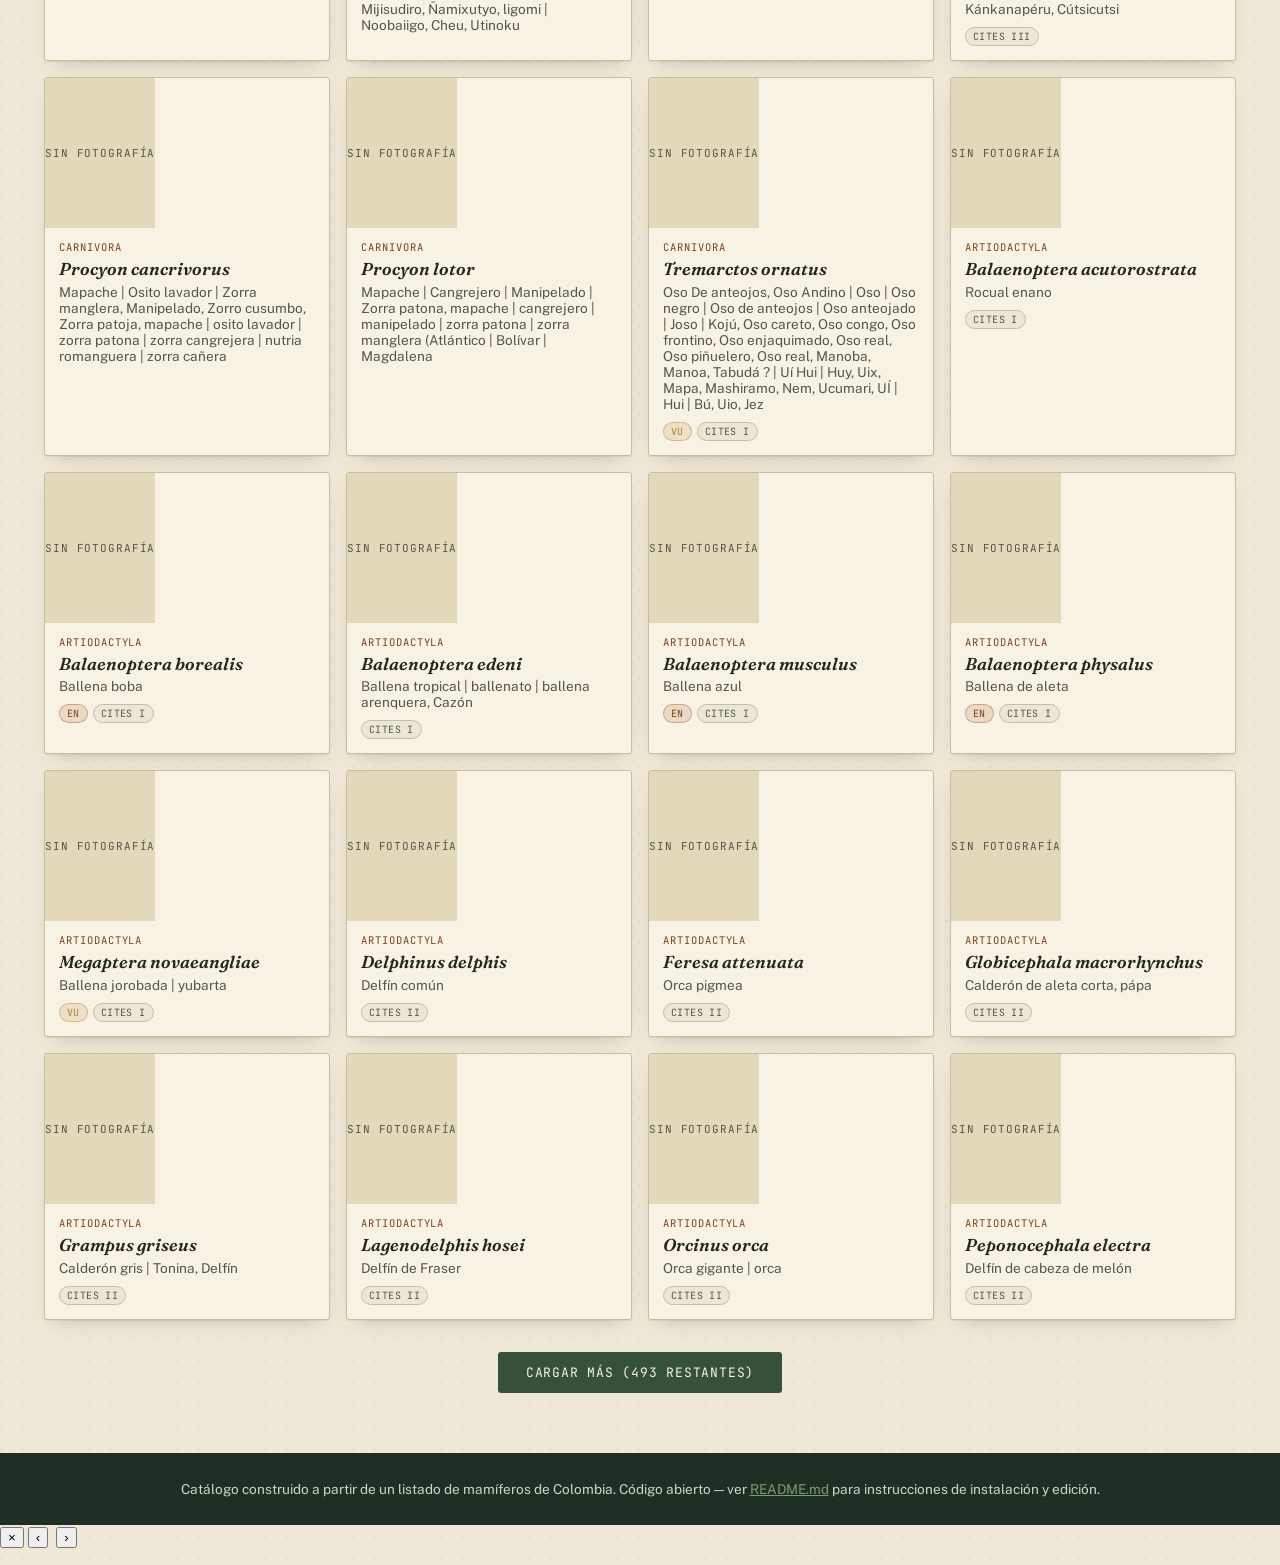
==== commit 7049ad99: "Change UICN option to UICNo in filtro-amenaza p1" ====
--- a/index.html
+++ b/index.html
@@ -48,15 +48,15 @@
     </select>
 
     <select id="filtro-familia" aria-label="Filtrar por familia">
-      <option value="">Familia</option>
+      <option value="">familia</option>
     </select>
 
     <select id="filtro-genero" aria-label="Filtrar por género">
-      <option value="">Género</option>
+      <option value="">Genero</option>
     </select>
 
     <select id="filtro-amenaza" aria-label="Filtrar por estado de amenaza">
-      <option value="">UICN</option>
+      <option value="">UICNo</option>
       <option value="VU">Vulnerable (VU)</option>
       <option value="EN">En peligro (EN)</option>
       <option value="CR">En peligro crítico (CR)</option>
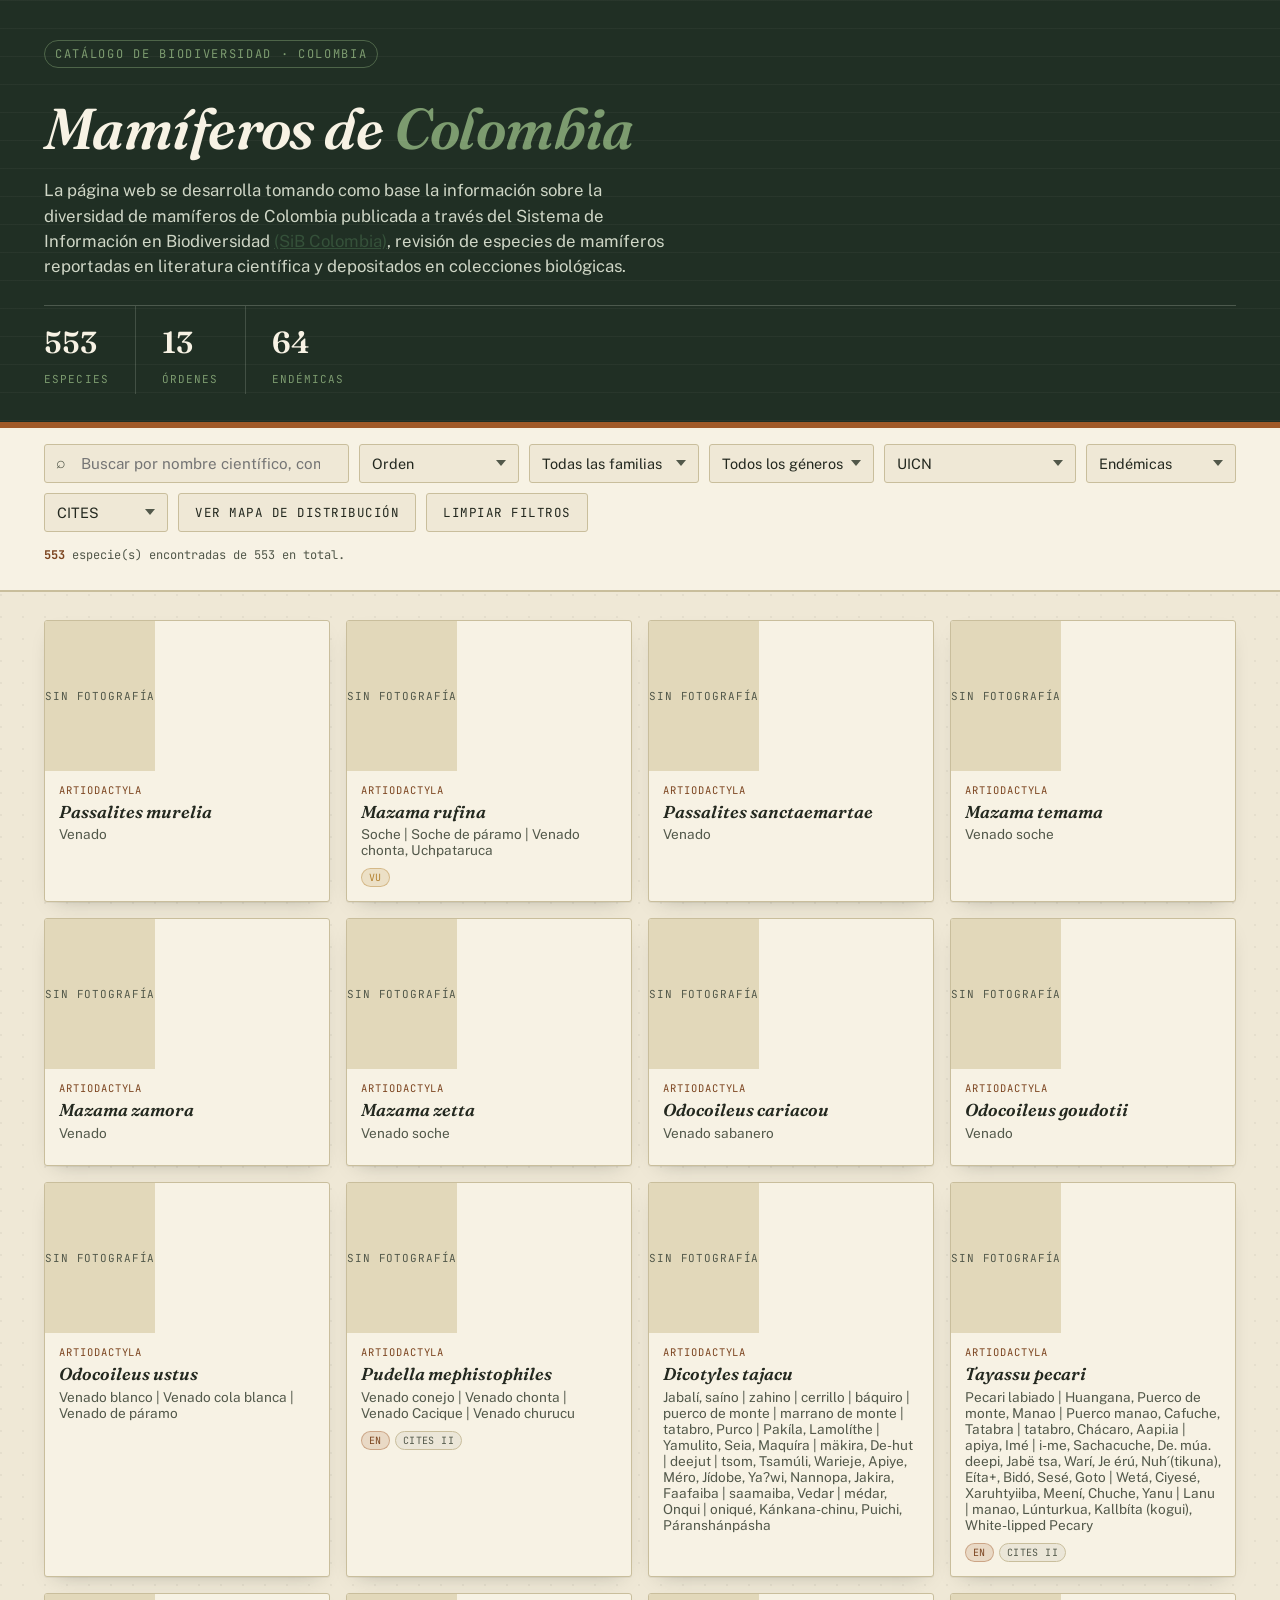
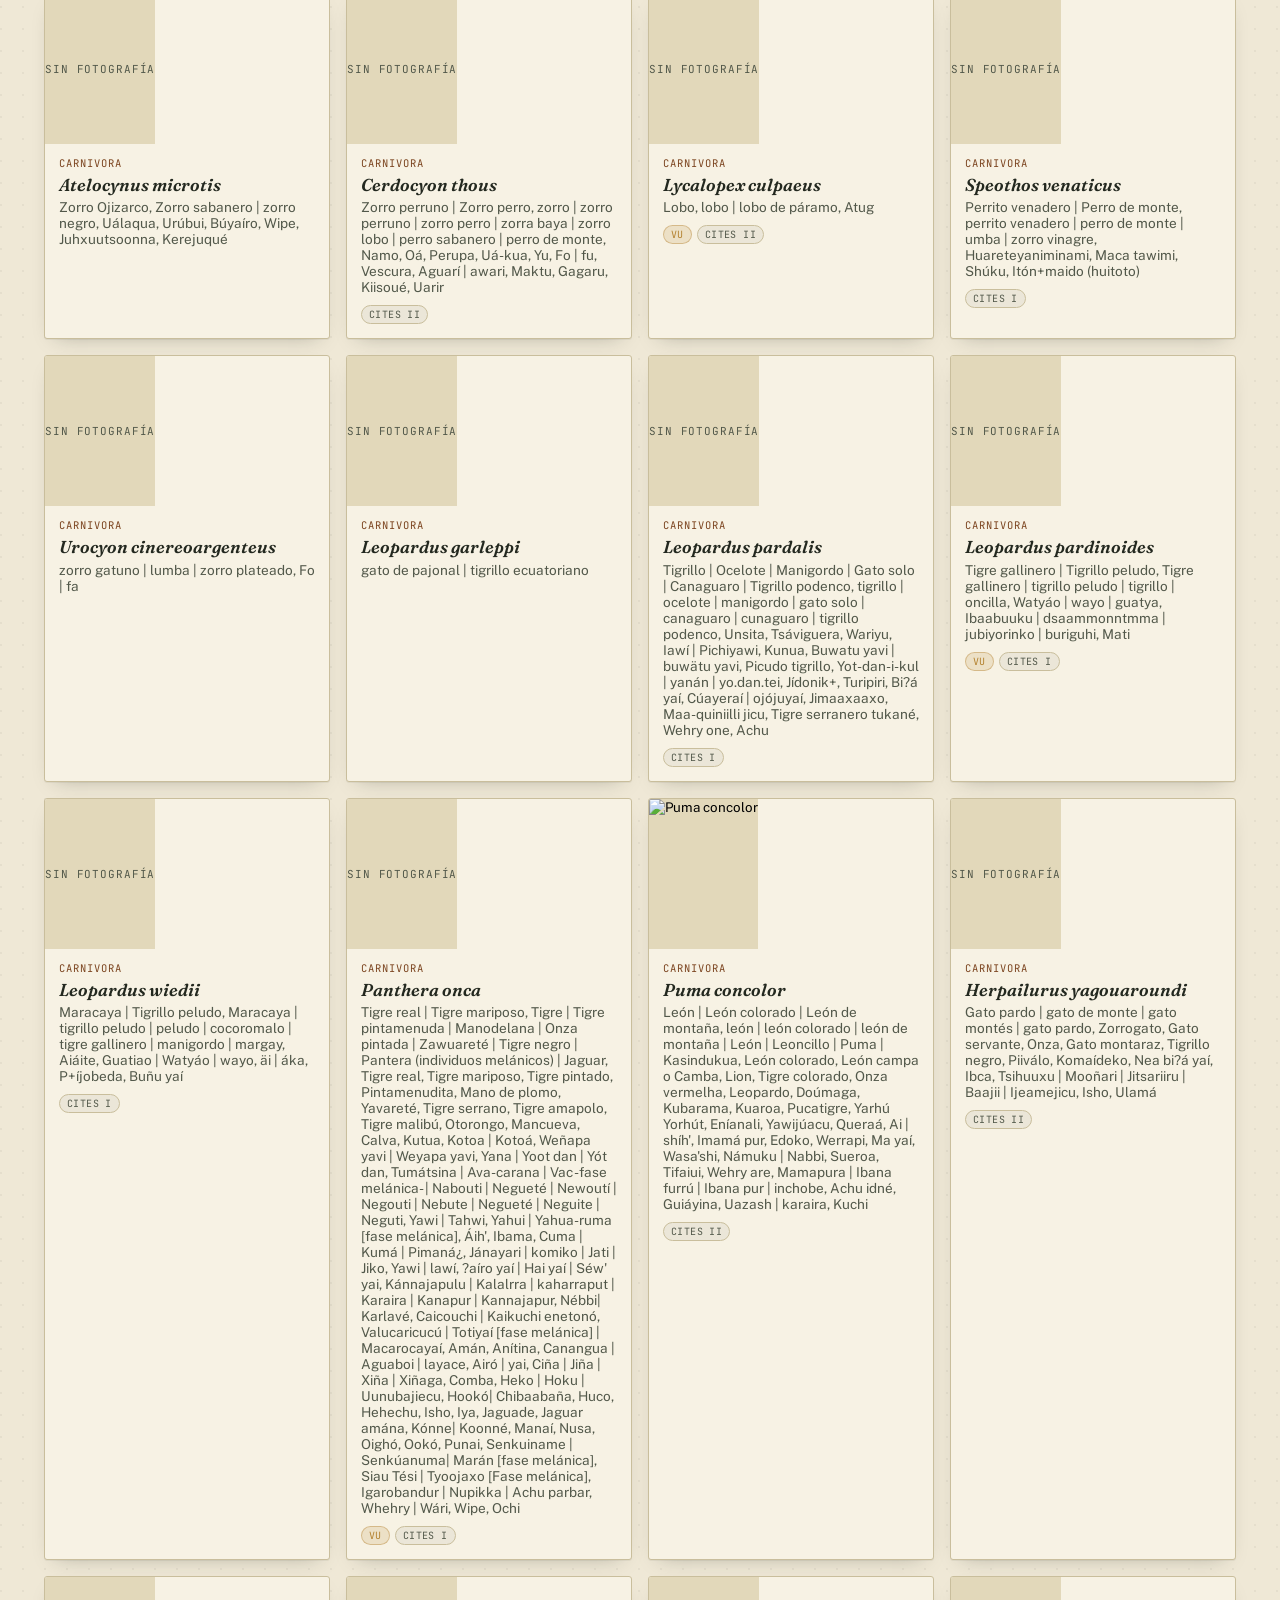
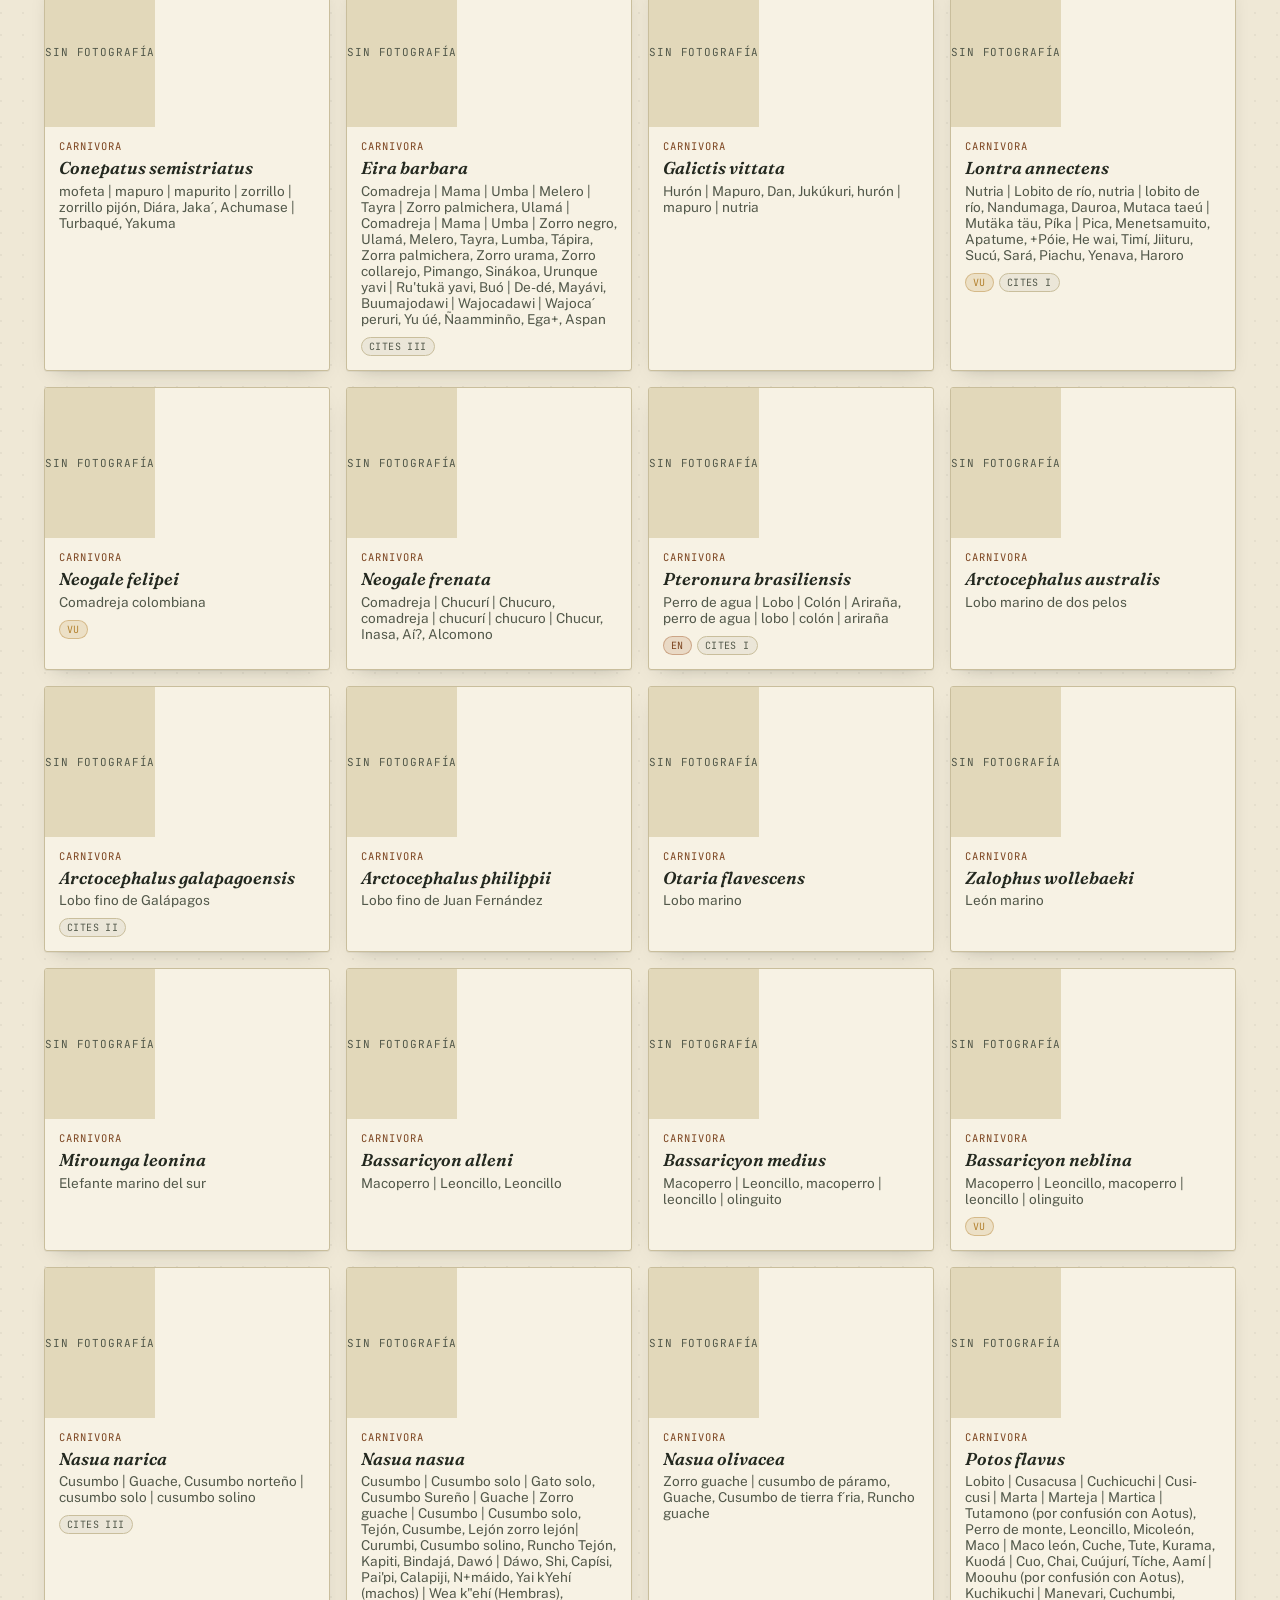
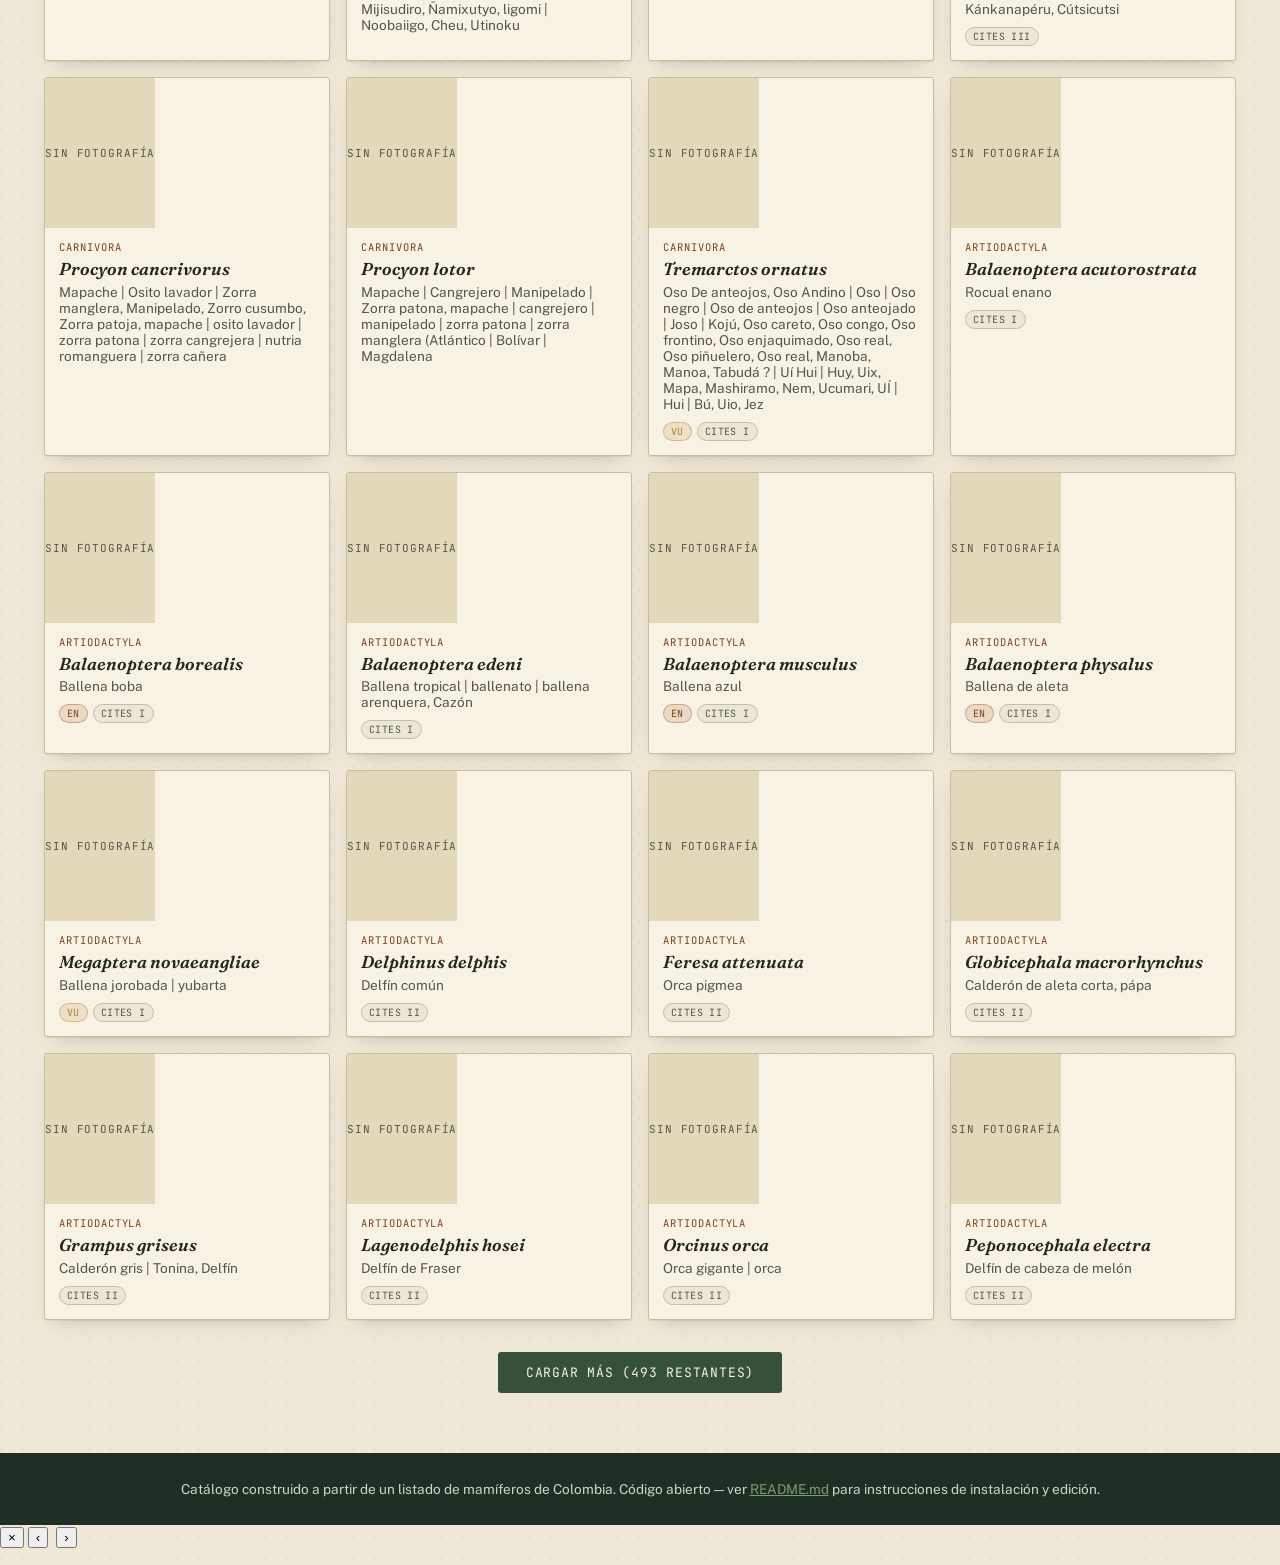
==== commit c48a4219: "Update filter options in index.html P2" ====
--- a/index.html
+++ b/index.html
@@ -48,7 +48,7 @@
     </select>
 
     <select id="filtro-familia" aria-label="Filtrar por familia">
-      <option value="">familia</option>
+      <option value="">FAMILIA</option>
     </select>
 
     <select id="filtro-genero" aria-label="Filtrar por género">
@@ -56,7 +56,7 @@
     </select>
 
     <select id="filtro-amenaza" aria-label="Filtrar por estado de amenaza">
-      <option value="">UICNo</option>
+      <option value="">UICN</option>
       <option value="VU">Vulnerable (VU)</option>
       <option value="EN">En peligro (EN)</option>
       <option value="CR">En peligro crítico (CR)</option>
